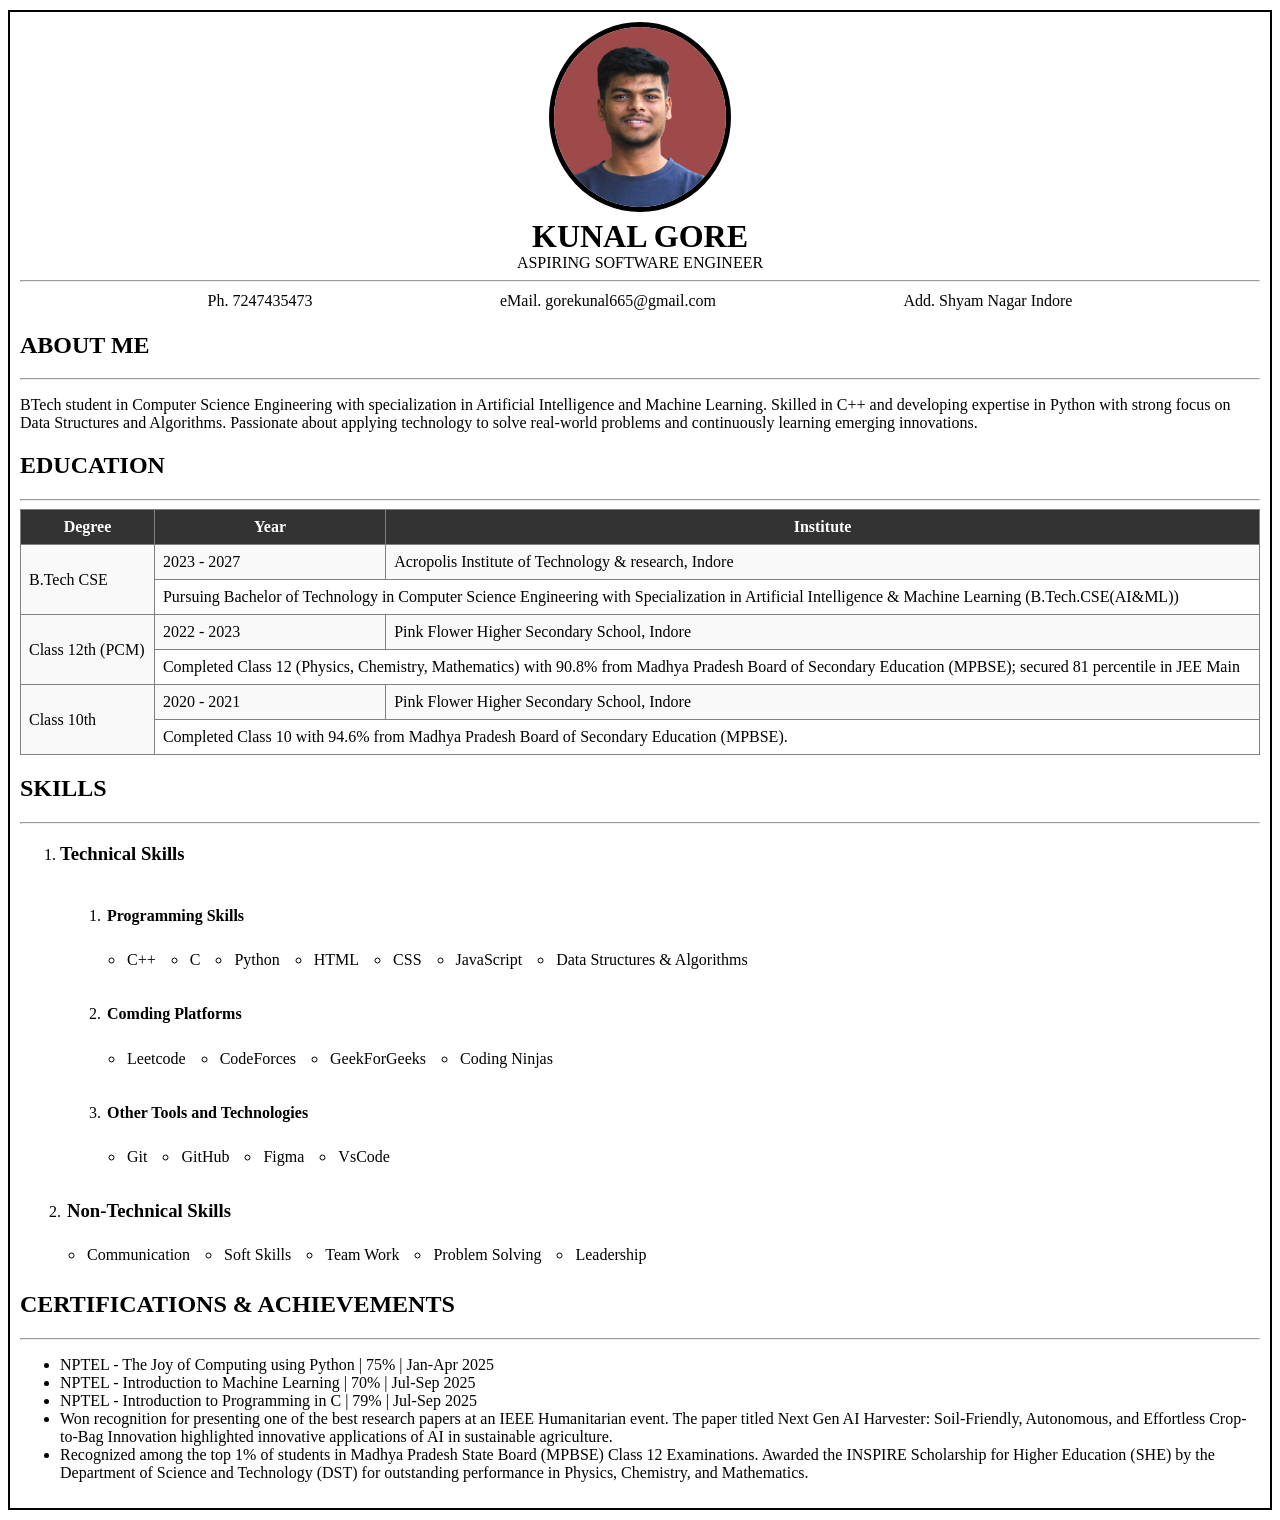
==== Resume/resume.html @ b08cb5bb "Adding Resume project" ====
<!DOCTYPE html>
<html lang="en">

<head>
    <meta charset="UTF-8">
    <meta name="viewport" content="width=device-width, initial-scale=1.0">
    <title>Resume</title>
    <link rel="stylesheet" href="resume.css">
</head>

<body>
    <div class="page">
        <header>
            <img id="image" src="Pasportsize1.jpeg" height="180">
            <h1>KUNAL GORE</h1>
            <P>ASPIRING SOFTWARE ENGINEER</P>
            <hr>
            <ul id="info" class="mbox">

                <li class="mbox">Ph. 7247435473</li>
                <li class="mbox">eMail. gorekunal665@gmail.com</li>
                <li class="mbox">Add. Shyam Nagar Indore</li>
            </ul>
        </header>
        <main>
            <h2>ABOUT ME</h2>
            <hr>
            <p id="About">BTech student in Computer Science Engineering with specialization in Artificial Intelligence
                and
                Machine
                Learning. Skilled in C++ and developing expertise in Python with strong focus on Data Structures and
                Algorithms.
                Passionate about applying technology to solve real-world problems and continuously learning emerging
                innovations.</p>
            <h2>Education</h2>
            <hr>
            <table border="1" cellpadding="8">
                <tr>
                    <th>Degree</th>
                    <th>Year</th>
                    <th>Institute</th>
                </tr>
                <tr>
                    <td rowspan="2">B.Tech CSE</td>
                    <td>2023 - 2027</td>
                    <td>Acropolis Institute of Technology & research, Indore</td>
                </tr>
                <tr>
                    <td colspan="2">Pursuing Bachelor of Technology in Computer Science Engineering with Specialization in
                        Artificial Intelligence & Machine Learning (B.Tech.CSE(AI&ML))</td>
                </tr>
                <tr>
                    <td rowspan="2">Class 12th (PCM)</td>
                    <td>2022 - 2023</td>
                    <td>Pink Flower Higher Secondary School, Indore</td>
                </tr>
                <tr>
                    <td colspan="2">Completed Class 12 (Physics, Chemistry, Mathematics) with 90.8% from Madhya
                        Pradesh Board of Secondary Education (MPBSE); secured 81 percentile in JEE
                        Main</td>
                </tr>
                <tr>
                    <td rowspan="2">Class 10th</td>
                    <td>2020 - 2021</td>
                    <td>Pink Flower Higher Secondary School, Indore</td>
                </tr>
                <tr>
                    <td colspan="2">Completed Class 10 with 94.6% from Madhya Pradesh Board of Secondary Education (MPBSE).</td>
                </tr>
            </table>

            
            <h2>Skills</h2>
            <hr>
            <ol>
                <li>
                    <h3>Technical Skills</h3>
                </li>
                <ol>
                    <li class="mbox">
                        <h4>Programming Skills</h4>
                        <ul class="skills">
                            <li class="sbox">C++ </li>
                            <li class="sbox">C </li>
                            <li class="sbox">Python </li>
                            <li class="sbox">HTML</li>
                            <li class="sbox">CSS</li>
                            <li class="sbox">JavaScript</li>
                            <li class="sbox">Data Structures & Algorithms</li>
                        </ul>
                    </li>
                    <li class="mbox">
                        <h4>Comding Platforms</h4>
                        <ul class="skills">
                            <li class="sbox">Leetcode</li>
                            <li class="sbox">CodeForces</li>
                            <li class="sbox">GeekForGeeks</li>
                            <li class="sbox">Coding Ninjas</li>
                        </ul>
                    </li>
                    <li class="mbox">
                        <h4>Other Tools and Technologies</h4>
                        <ul class="skills">
                            <li class="sbox">Git</li>
                            <li class="sbox">GitHub</li>
                            <li class="sbox">Figma</li>
                            <li class="sbox">VsCode</li>
                        </ul>
                    </li>
                </ol>

                <li class="mbox">
                    <h3>Non-Technical Skills</h3>
                    <ul class="skills">

                        <li class="sbox">Communication</li>
                        <li class="sbox">Soft Skills</li>
                        <li class="sbox">Team Work</li>
                        <li class="sbox">Problem Solving </li>
                        <li class="sbox">Leadership</li>
                    </ul>
                </li>
            </ol>

            <h2>Certifications & Achievements</h2>
            <hr>
            <ul>
                <li>NPTEL - The Joy of Computing using Python | 75% | Jan-Apr 2025</li>
                <li>NPTEL - Introduction to Machine Learning | 70% | Jul-Sep 2025</li>
                <li>NPTEL - Introduction to Programming in C | 79% | Jul-Sep 2025</li>
                <li>Won recognition for presenting one of the best research papers at an IEEE
                    Humanitarian event. The paper titled Next Gen AI Harvester: Soil-Friendly,
                    Autonomous, and Effortless Crop-to-Bag Innovation highlighted innovative
                    applications of AI in sustainable agriculture.</li>
                <li>Recognized among the top 1% of students in Madhya Pradesh State Board (MPBSE)
                    Class 12 Examinations. Awarded the INSPIRE Scholarship for Higher Education (SHE) by
                    the Department of Science and Technology (DST) for outstanding performance in
                    Physics, Chemistry, and Mathematics.</li>
            </ul>
        </main>
    </div>
</body>

</html>
---- Resume/resume.css ----
.page{
    margin:10px auto;
    border:2px;
    padding: 10px;
    border-color:black;
    border-style: solid;
}
main{
    font-family: 'Times New Roman', monospace;
}
header{
    text-align:center;
    align-items: center;
    line-height: 0.2;
}
#info{
    list-style: none;
    display: flex;
    justify-content: space-evenly;
}
h2{
    text-transform: uppercase;
}
.skills{
    display:flex;
    justify-content:left;
    list-style:circle;
    margin:1px;
    padding:2px;
    
}
.sbox{
    margin:1px 15px;
    padding:2px;
}
.mbox{
    margin:5px;
    padding:2px;
}
#image{
    border:5px solid;
    border-color: black;
    border-radius: 50%;
}
table{
    width:100%;
    border-collapse: collapse;
}
td,th{
    word-wrap: break-word;
    padding:8px;
}
table tr:nth-child(even) {
    background-color: #f9f9f9;
}
th {
    background-color: #333;
    color: white;
}
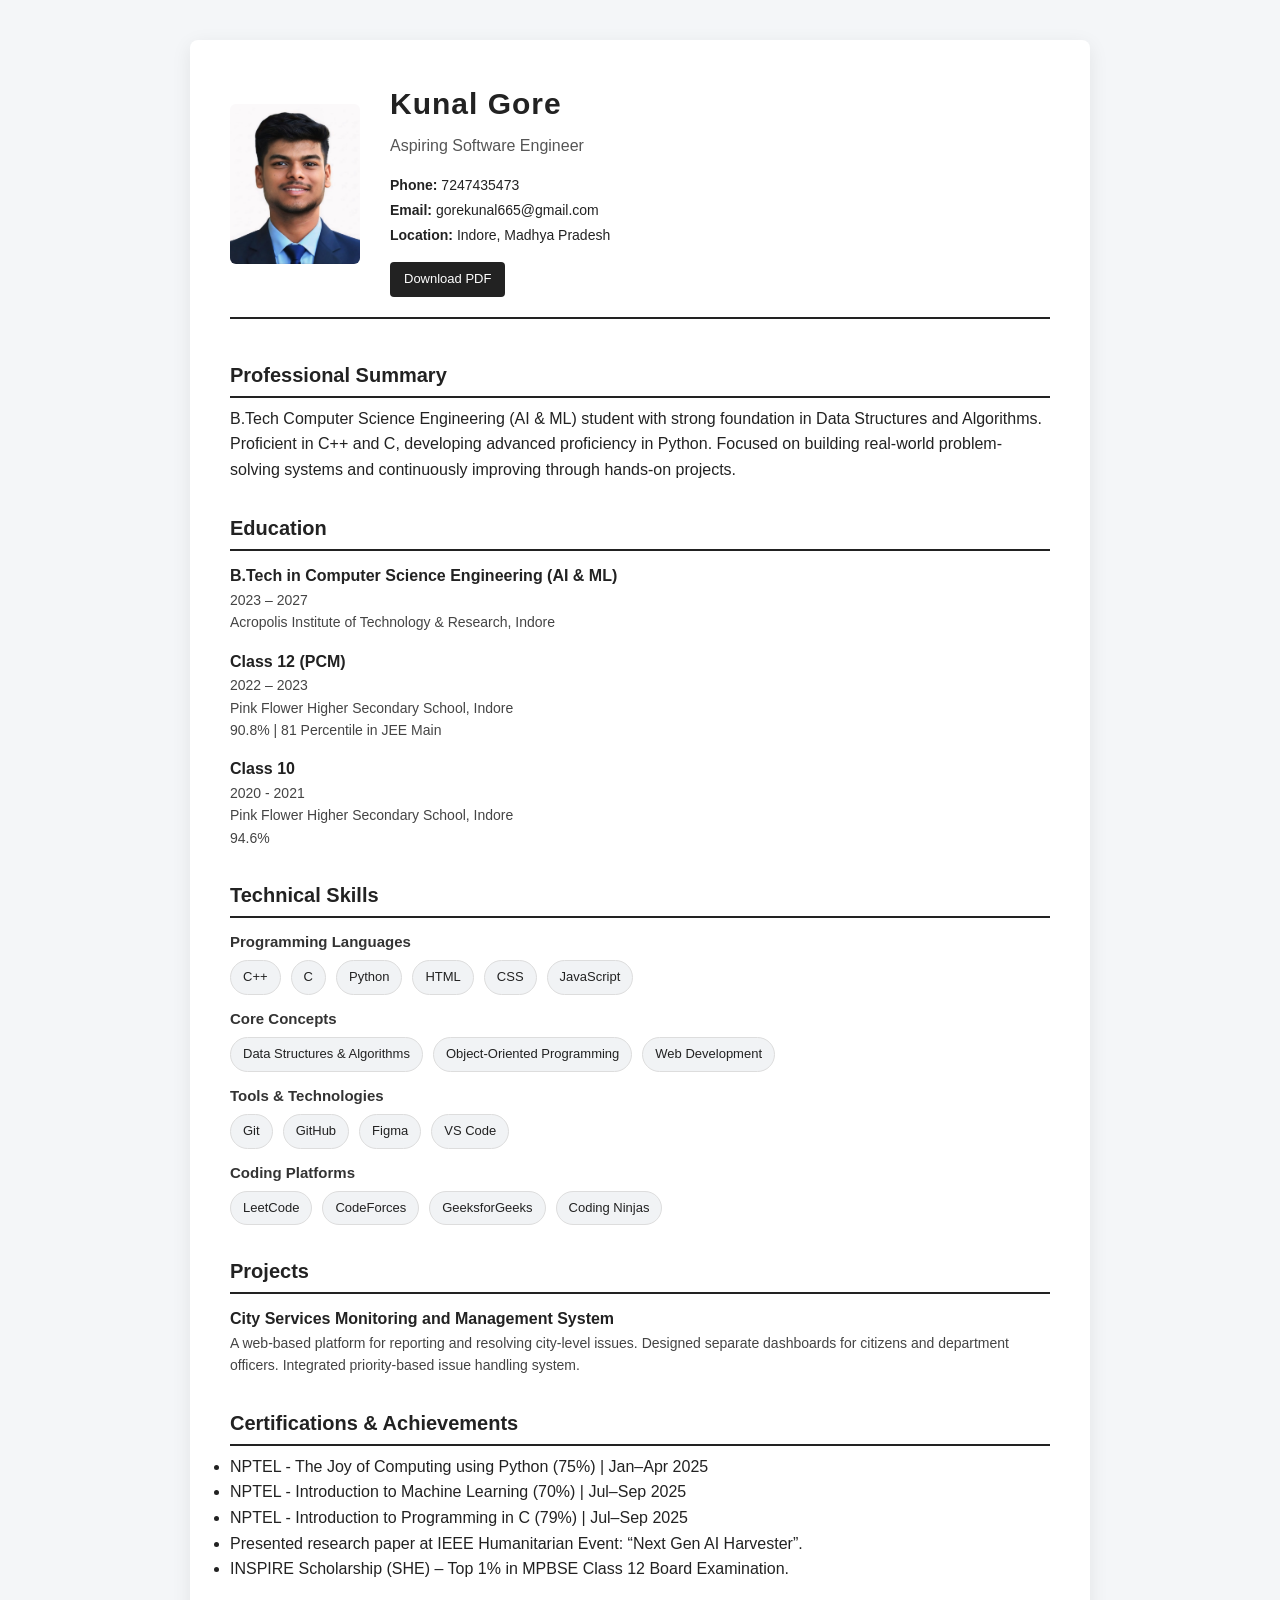
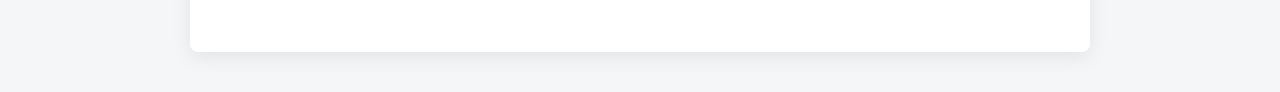
==== commit 3dd19fb8: "Adding Resume Page" ====
--- a/Resume/resume.html
+++ b/Resume/resume.html
@@ -3,141 +3,136 @@
 
 <head>
     <meta charset="UTF-8">
+    <title>Kunal Gore - Resume</title>
     <meta name="viewport" content="width=device-width, initial-scale=1.0">
-    <title>Resume</title>
     <link rel="stylesheet" href="resume.css">
 </head>
 
 <body>
-    <div class="page">
-        <header>
-            <img id="image" src="Pasportsize1.jpeg" height="180">
-            <h1>KUNAL GORE</h1>
-            <P>ASPIRING SOFTWARE ENGINEER</P>
-            <hr>
-            <ul id="info" class="mbox">
+    <div class="container">
+        <!-- Header -->
+        <header class="resume-header">
 
-                <li class="mbox">Ph. 7247435473</li>
-                <li class="mbox">eMail. gorekunal665@gmail.com</li>
-                <li class="mbox">Add. Shyam Nagar Indore</li>
+            <div class="left">
+                <img src="Pasportsize1.jpeg" alt="Kunal Gore Photo" class="profile-img">
+            </div>
+
+            <div class="right">
+                <h1>Kunal Gore</h1>
+                <p class="title">Aspiring Software Engineer</p>
+
+                <div class="contact">
+                    <p><strong>Phone:</strong> 7247435473</p>
+                    <p><strong>Email:</strong> gorekunal665@gmail.com</p>
+                    <p><strong>Location:</strong> Indore, Madhya Pradesh</p>
+                </div>
+                <a href="Resume.pdf" download class="download-btn">
+                    Download PDF
+                </a>
+            </div>
+
+        </header>
+
+        <!-- About -->
+        <section>
+            <h2>Professional Summary</h2>
+            <p>
+                B.Tech Computer Science Engineering (AI & ML) student with strong foundation in
+                Data Structures and Algorithms. Proficient in C++ and C, developing advanced
+                proficiency in Python. Focused on building real-world problem-solving systems
+                and continuously improving through hands-on projects.
+            </p>
+        </section>
+
+        <!-- Education -->
+        <section>
+            <h2>Education</h2>
+
+            <div class="edu-item">
+                <h3>B.Tech in Computer Science Engineering (AI & ML)</h3>
+                <p>2023 – 2027</p>
+                <p>Acropolis Institute of Technology & Research, Indore</p>
+            </div>
+
+            <div class="edu-item">
+                <h3>Class 12 (PCM)</h3>
+                <p>2022 – 2023</p>
+                <p>Pink Flower Higher Secondary School, Indore</p>
+                <p>90.8% | 81 Percentile in JEE Main</p>
+            </div>
+
+            <div class="edu-item">
+                <h3>Class 10</h3>
+                <p>2020 - 2021</p>
+                <p>Pink Flower Higher Secondary School, Indore</p>
+                <p>94.6%</p>
+            </div>
+        </section>
+
+        <!-- Technical Skills -->
+        <section>
+            <h2>Technical Skills</h2>
+
+            <h4>Programming Languages</h4>
+            <ul class="skill-list">
+                <li>C++</li>
+                <li>C</li>
+                <li>Python</li>
+                <li>HTML</li>
+                <li>CSS</li>
+                <li>JavaScript</li>
             </ul>
-        </header>
-        <main>
-            <h2>ABOUT ME</h2>
-            <hr>
-            <p id="About">BTech student in Computer Science Engineering with specialization in Artificial Intelligence
-                and
-                Machine
-                Learning. Skilled in C++ and developing expertise in Python with strong focus on Data Structures and
-                Algorithms.
-                Passionate about applying technology to solve real-world problems and continuously learning emerging
-                innovations.</p>
-            <h2>Education</h2>
-            <hr>
-            <table border="1" cellpadding="8">
-                <tr>
-                    <th>Degree</th>
-                    <th>Year</th>
-                    <th>Institute</th>
-                </tr>
-                <tr>
-                    <td rowspan="2">B.Tech CSE</td>
-                    <td>2023 - 2027</td>
-                    <td>Acropolis Institute of Technology & research, Indore</td>
-                </tr>
-                <tr>
-                    <td colspan="2">Pursuing Bachelor of Technology in Computer Science Engineering with Specialization in
-                        Artificial Intelligence & Machine Learning (B.Tech.CSE(AI&ML))</td>
-                </tr>
-                <tr>
-                    <td rowspan="2">Class 12th (PCM)</td>
-                    <td>2022 - 2023</td>
-                    <td>Pink Flower Higher Secondary School, Indore</td>
-                </tr>
-                <tr>
-                    <td colspan="2">Completed Class 12 (Physics, Chemistry, Mathematics) with 90.8% from Madhya
-                        Pradesh Board of Secondary Education (MPBSE); secured 81 percentile in JEE
-                        Main</td>
-                </tr>
-                <tr>
-                    <td rowspan="2">Class 10th</td>
-                    <td>2020 - 2021</td>
-                    <td>Pink Flower Higher Secondary School, Indore</td>
-                </tr>
-                <tr>
-                    <td colspan="2">Completed Class 10 with 94.6% from Madhya Pradesh Board of Secondary Education (MPBSE).</td>
-                </tr>
-            </table>
 
-            
-            <h2>Skills</h2>
-            <hr>
-            <ol>
-                <li>
-                    <h3>Technical Skills</h3>
-                </li>
-                <ol>
-                    <li class="mbox">
-                        <h4>Programming Skills</h4>
-                        <ul class="skills">
-                            <li class="sbox">C++ </li>
-                            <li class="sbox">C </li>
-                            <li class="sbox">Python </li>
-                            <li class="sbox">HTML</li>
-                            <li class="sbox">CSS</li>
-                            <li class="sbox">JavaScript</li>
-                            <li class="sbox">Data Structures & Algorithms</li>
-                        </ul>
-                    </li>
-                    <li class="mbox">
-                        <h4>Comding Platforms</h4>
-                        <ul class="skills">
-                            <li class="sbox">Leetcode</li>
-                            <li class="sbox">CodeForces</li>
-                            <li class="sbox">GeekForGeeks</li>
-                            <li class="sbox">Coding Ninjas</li>
-                        </ul>
-                    </li>
-                    <li class="mbox">
-                        <h4>Other Tools and Technologies</h4>
-                        <ul class="skills">
-                            <li class="sbox">Git</li>
-                            <li class="sbox">GitHub</li>
-                            <li class="sbox">Figma</li>
-                            <li class="sbox">VsCode</li>
-                        </ul>
-                    </li>
-                </ol>
+            <h4>Core Concepts</h4>
+            <ul class="skill-list">
+                <li>Data Structures & Algorithms</li>
+                <li>Object-Oriented Programming</li>
+                <li>Web Development</li>
+            </ul>
 
-                <li class="mbox">
-                    <h3>Non-Technical Skills</h3>
-                    <ul class="skills">
+            <h4>Tools & Technologies</h4>
+            <ul class="skill-list">
+                <li>Git</li>
+                <li>GitHub</li>
+                <li>Figma</li>
+                <li>VS Code</li>
+            </ul>
 
-                        <li class="sbox">Communication</li>
-                        <li class="sbox">Soft Skills</li>
-                        <li class="sbox">Team Work</li>
-                        <li class="sbox">Problem Solving </li>
-                        <li class="sbox">Leadership</li>
-                    </ul>
-                </li>
-            </ol>
+            <h4>Coding Platforms</h4>
+            <ul class="skill-list">
+                <li>LeetCode</li>
+                <li>CodeForces</li>
+                <li>GeeksforGeeks</li>
+                <li>Coding Ninjas</li>
+            </ul>
+        </section>
 
+        <!-- Projects -->
+        <section>
+            <h2>Projects</h2>
+
+            <div class="project">
+                <h3>City Services Monitoring and Management System</h3>
+                <p>
+                    A web-based platform for reporting and resolving city-level issues.
+                    Designed separate dashboards for citizens and department officers.
+                    Integrated priority-based issue handling system.
+                </p>
+            </div>
+        </section>
+
+        <!-- Certifications & Achievements -->
+        <section>
             <h2>Certifications & Achievements</h2>
-            <hr>
             <ul>
-                <li>NPTEL - The Joy of Computing using Python | 75% | Jan-Apr 2025</li>
-                <li>NPTEL - Introduction to Machine Learning | 70% | Jul-Sep 2025</li>
-                <li>NPTEL - Introduction to Programming in C | 79% | Jul-Sep 2025</li>
-                <li>Won recognition for presenting one of the best research papers at an IEEE
-                    Humanitarian event. The paper titled Next Gen AI Harvester: Soil-Friendly,
-                    Autonomous, and Effortless Crop-to-Bag Innovation highlighted innovative
-                    applications of AI in sustainable agriculture.</li>
-                <li>Recognized among the top 1% of students in Madhya Pradesh State Board (MPBSE)
-                    Class 12 Examinations. Awarded the INSPIRE Scholarship for Higher Education (SHE) by
-                    the Department of Science and Technology (DST) for outstanding performance in
-                    Physics, Chemistry, and Mathematics.</li>
+                <li>NPTEL - The Joy of Computing using Python (75%) | Jan–Apr 2025</li>
+                <li>NPTEL - Introduction to Machine Learning (70%) | Jul–Sep 2025</li>
+                <li>NPTEL - Introduction to Programming in C (79%) | Jul–Sep 2025</li>
+                <li>Presented research paper at IEEE Humanitarian Event: “Next Gen AI Harvester”.</li>
+                <li>INSPIRE Scholarship (SHE) – Top 1% in MPBSE Class 12 Board Examination.</li>
             </ul>
-        </main>
+        </section>
+
     </div>
 </body>
 
--- a/Resume/resume.css
+++ b/Resume/resume.css
@@ -1,60 +1,209 @@
-
-.page{
-    margin:10px auto;
-    border:2px;
-    padding: 10px;
-    border-color:black;
-    border-style: solid;
-}
-main{
-    font-family: 'Times New Roman', monospace;
-}
-header{
-    text-align:center;
+* {
+    margin: 0;
+    padding: 0;
+    box-sizing: border-box;
+}
+
+body {
+    font-family: Arial, Helvetica, sans-serif;
+    background-color: #f4f6f8;
+    color: #222;
+    line-height: 1.6;
+}
+
+.container {
+    max-width: 900px;
+    margin: 40px auto;
+    background: #ffffff;
+    padding: 40px;
+    border-radius: 8px;
+    box-shadow: 0 5px 20px rgba(0, 0, 0, 0.08);
+}
+
+.resume-header {
+    display: flex;
     align-items: center;
-    line-height: 0.2;
-}
-#info{
+    gap: 30px;
+    margin-bottom: 40px;
+    padding-bottom: 20px;
+    border-bottom: 2px solid #222;
+}
+
+.left {
+    flex-shrink: 0;
+}
+
+.profile-img {
+    width: 130px;
+    height: 160px;
+    object-fit: cover;
+    border-radius: 6px;
+}
+
+.right h1 {
+    font-size: 30px;
+    margin-bottom: 5px;
+}
+.download-btn {
+    display: inline-block;
+    margin-top: 12px;
+    padding: 7px 14px;
+    font-size: 13px;
+    background-color: #222;
+    color: white;
+    text-decoration: none;
+    border-radius: 4px;
+    transition: 0.3s ease;
+}
+
+.download-btn:hover {
+    background-color: #444;
+}
+.title {
+    font-size: 16px;
+    color: #555;
+    margin-bottom: 10px;
+}
+
+.contact p {
+    font-size: 14px;
+    margin: 3px 0;
+}
+
+h1 {
+    font-size: 32px;
+    letter-spacing: 1px;
+    margin-bottom: 5px;
+}
+
+.title {
+    font-size: 16px;
+    color: #555;
+    margin-bottom: 15px;
+}
+
+.contact p {
+    font-size: 14px;
+    margin: 3px 0;
+}
+
+section {
+    margin-bottom: 30px;
+}
+
+h2 {
+    font-size: 20px;
+    margin-bottom: 8px;
+    border-bottom: 2px solid #222;
+    padding-bottom: 5px;
+}
+
+h3 {
+    font-size: 16px;
+    margin-top: 12px;
+}
+
+h4 {
+    font-size: 15px;
+    margin-top: 12px;
+    margin-bottom: 6px;
+    color: #333;
+}
+
+.skill-list {
+    display: flex;
+    flex-wrap: wrap;
+    gap: 10px;
     list-style: none;
-    display: flex;
-    justify-content: space-evenly;
-}
-h2{
-    text-transform: uppercase;
-}
-.skills{
-    display:flex;
-    justify-content:left;
-    list-style:circle;
-    margin:1px;
-    padding:2px;
-    
-}
-.sbox{
-    margin:1px 15px;
-    padding:2px;
-}
-.mbox{
-    margin:5px;
-    padding:2px;
-}
-#image{
-    border:5px solid;
-    border-color: black;
-    border-radius: 50%;
-}
-table{
-    width:100%;
-    border-collapse: collapse;
-}
-td,th{
-    word-wrap: break-word;
-    padding:8px;
-}
-table tr:nth-child(even) {
-    background-color: #f9f9f9;
-}
-th {
-    background-color: #333;
-    color: white;
-}
+    margin-left: 0;
+    padding-left: 0;
+}
+
+.skill-list li{
+    background-color: #f1f3f5;
+    padding: 6px 12px;
+    border-radius: 20px;
+    font-size: 13px;
+    border: 1px solid #ddd;
+}
+.edu-item,
+.project {
+    margin-bottom: 15px;
+}
+
+.edu-item p,
+.project p {
+    font-size: 14px;
+    color: #444;
+}
+
+strong {
+    font-weight: 600;
+}
+
+@media (max-width: 768px) {
+
+    .container {
+        margin: 15px;
+        padding: 20px;
+    }
+
+    /* Header layout */
+    .resume-header {
+        flex-direction: column;
+        align-items: flex-start;
+        gap: 15px;
+    }
+
+    .profile-img {
+        width: 100px;
+        height: 130px;
+    }
+
+    /* Typography scaling */
+    h1 {
+        font-size: 22px;
+    }
+
+    h2 {
+        font-size: 18px;
+    }
+
+    h3 {
+        font-size: 15px;
+    }
+
+    h4 {
+        font-size: 14px;
+    }
+
+    p,
+    ul li {
+        font-size: 13px;
+    }
+
+    .title {
+        font-size: 14px;
+    }
+
+    .contact p {
+        font-size: 12px;
+    }
+
+    .skill-list li {
+        font-size: 12px;
+        padding: 5px 10px;
+    }
+}
+
+@media print {
+    body {
+        background: white;
+    }
+
+    .container {
+        box-shadow: none;
+        margin: 0;
+        border-radius: 0;
+    }
+}
